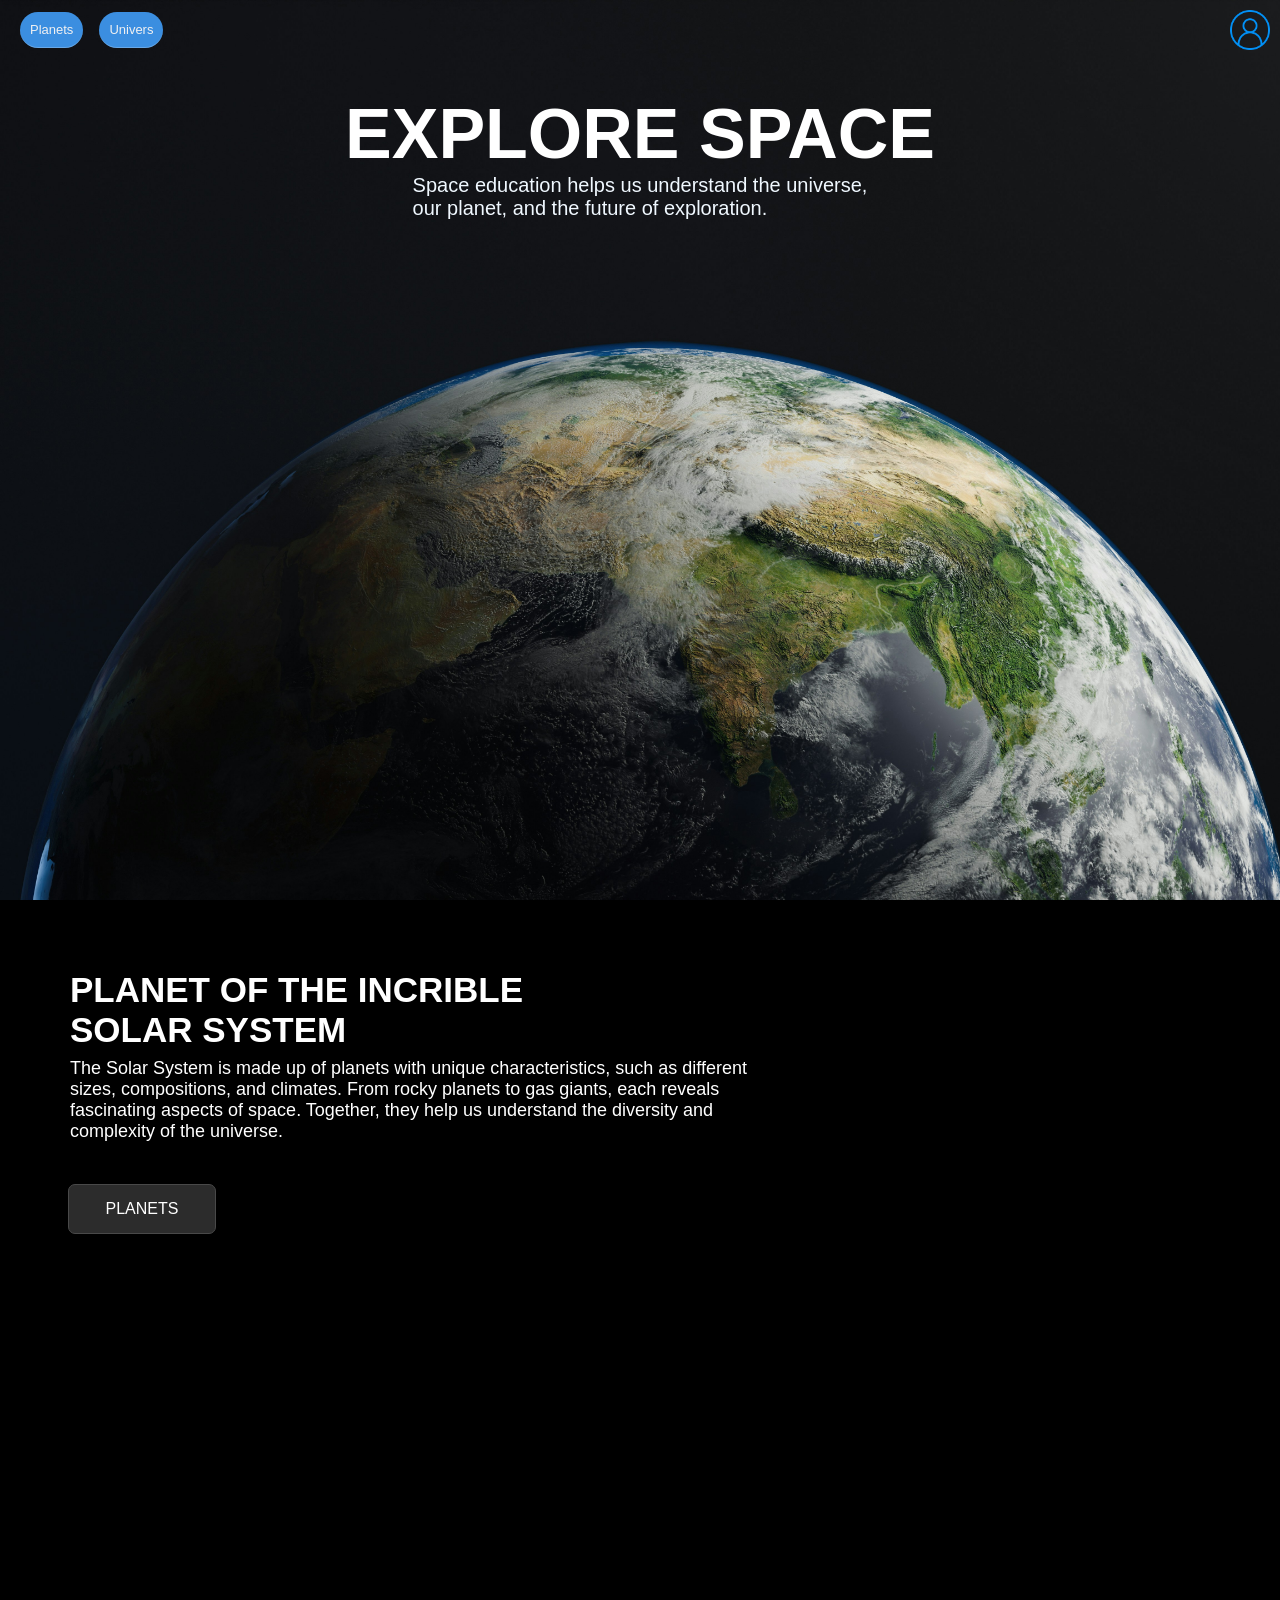
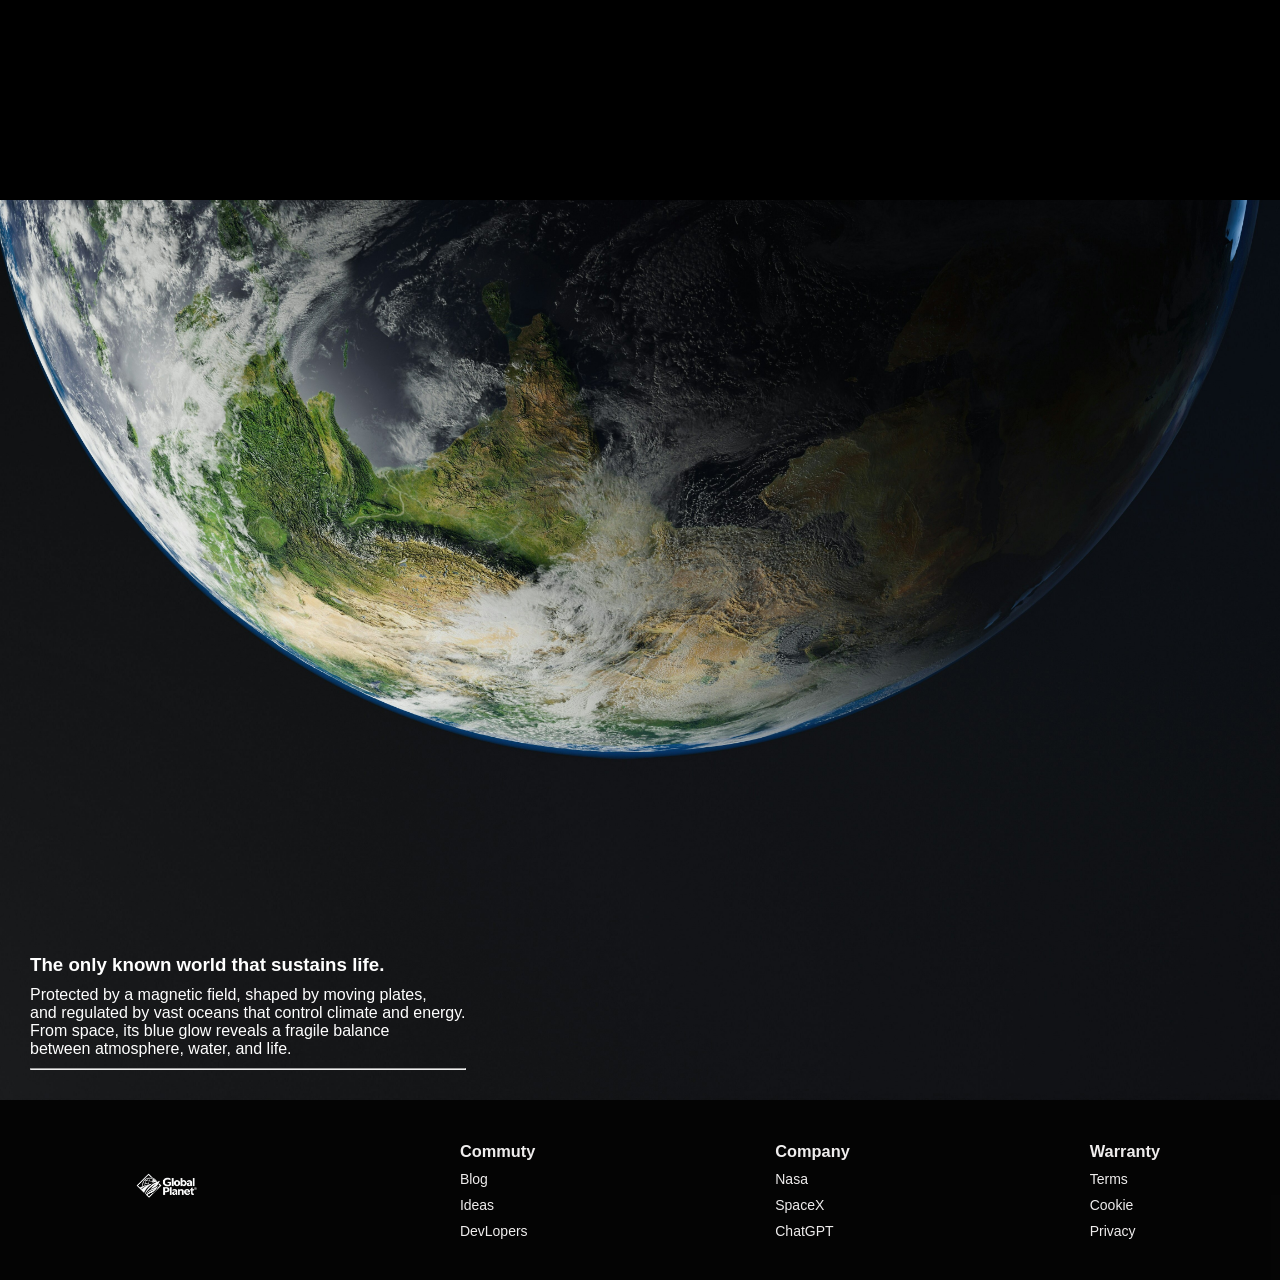
==== index.html @ 301b01e0 "Add files via upload Este é meu primeiro projeto do curso de Desenvolvedor Front-End. O site tem com" ====
<!DOCTYPE html>
<html lang="en">

<head>
    <meta charset="UTF-8">
    <meta name="viewport" content="width=device-width, initial-scale=1.0">
    <link rel="stylesheet" href="style.css">
    <title>Global-Planet</title>
    <link rel="preconnect" href="https://fonts.googleapis.com">
    <link rel="preconnect" href="https://fonts.gstatic.com" crossorigin>
    <link href="https://fonts.googleapis.com/css2?family=Roboto+Mono:ital,wght@0,100..700;1,100..700&display=swap"
        rel="stylesheet">
</head>

<body>
    <div class="container">
        <header class="cabeçalho">
            <div class="botão-esquerda">
                <div class="Home">
                    <a href="#imagen-central" class="botão-a">Planets</a>
                </div>

                <div class="galeria">
                    <a href="#texto-extra-2" class="botão-a">Univers</a>
                </div>


                
            </div>

            <div class="meu-perfil">
                <label for="perfil-toggle" class="perfil">
                    <img src="assets/perfil.png" width="40px">
                </label>
            </div>

        </header>

        <input type="checkbox" id="perfil-toggle">

        <aside class="menu-perfil">
            
            <p id="texto-gmail">Cometa67silva@gmail.com</p>
            
            <div class="informações-foto">
               
                <img id="imagen-perfil" src="assets/perfil.png" width="50px">
               
                <p id="ola-cometa">Hello, Cometa!</p>
                <a href="pages/informações/index.html" class="link-gerenciar-conta">Manage your account</a>
                <a href="pages/informações-Myplaneta/index.html" class="link-gerenciar-conta">Manage your planets</a>
                
                <a class="link-gerenciar-conta" href="pages/login/index.html">Login</a>

                <a class="link-gerenciar-conta" href="index.html">Exit</a>
               

            </div>
            


        </aside>

        <section class="inicial">
            <h2 id="EXPLORE">EXPLORE SPACE</h2>

            <p id="paragrafo-inicial">Space education helps us understand the universe,<br> our planet, and the future
                of exploration.</p>
        </section>
    </div>

    <main class="conteudo-principal">

        <div id="imagen-central">
            <div class="texto-desktop">
                <div class="paragrafo-terra">
                    <h3 id="titulo-texto-terra">
                        PLANET OF THE INCRIBLE <br> SOLAR SYSTEM
                    </h3>


                    <p id="texto-planetas">
                        The Solar System is made up of planets with unique characteristics, such as different sizes,
                        compositions, and climates.
                        From rocky planets to gas giants, each reveals fascinating aspects of space.
                        Together, they help us understand the diversity and complexity of the universe.</p>
                </div>

                <a href="pages/planets/index.html" id="botão-planeta">PLANETS</a>

            </div>

        </div>


        <div class="texto">
            <div class="paragrafo-terra">
                <h3 id="titulo-texto-terra">
                    Planets <br> of the incredible <br> solar system
                </h3>


                <p id="texto-planetas">
                    The Solar System is made up of planets with unique characteristics, such as different sizes,
                    compositions, and climates.
                    From rocky planets to gas giants, each reveals fascinating aspects of space.
                    Together, they help us understand the diversity and complexity of the universe.</p>
            </div>

            <a href="pages/planets/index.html" id="botão-planeta">PLANETS</a>

        </div>


    </main>

    <section class="informações-extras">
        <div class="extras-1">
            <div id="texto-extra-2">
                <h3>The only known world that sustains life.</h3>
                <p>Protected by a magnetic field, shaped by moving plates,<br>
                    and regulated by vast oceans that control climate and energy.<br>
                    From space, its blue glow reveals a fragile balance<br>
                    between atmosphere, water, and life.</p>

                <hr>

            </div>

        </div>


    </section>


    <footer class="final">
        <div class="imagen">
            <img src="assets/logo-global-planet.png" width="100px">
        </div>

        <div class="Communidade">
            <h3>Commuty</h3>
            <p>Blog</p>
            <p>Ideas</p>
            <p>DevLopers</p>
        </div>

        <div class="compania">
            <h3>Company</h3>
            <p>Nasa</p>
            <p>SpaceX</p>
            <p>ChatGPT</p>
        </div>

        <div class="warranty">
            <h3>Warranty</h3>
            <p>Terms</p>
            <p>Cookie</p>
            <p>Privacy</p>

        </div>
    </footer>




</body>

</html>
---- style.css ----
* {
    margin: 0;
    padding: 0;
    box-sizing: border-box;
    font-family: "Space Grotesk", sans-serif;
    font-optical-sizing: auto;
    font-weight: weight;
    font-style: normal;
}

html {
    scroll-behavior: smooth;
}

body {
    display: flex;
    flex-direction: column;
    background-color: black;
    width: 100%;
}

.container {
    display: flex;
    flex-direction: column;
    width: 100%;
    min-height: 100vh;
    background-image: url(assets/terra-girada-cima.jpg);
    background-position: center;
    background-size: cover;
    background-repeat: no-repeat;
}

#h1-oculto {
    position: absolute;
    width: 1px;
    height: 1px;
    padding: 0;
    margin: -1px;
    overflow: hidden;
    clip: rect(0, 0, 0, 0);
    white-space: nowrap;
    border: 0;
}

.cabeçalho {
    display: flex;
    width: 100%;
    padding: 10px;
}

#perfil-toggle {
    display: none;
}

.menu-perfil {
    position: fixed;
    top: 0;
    right: 0;

    width: 280px;
    height: 60vh;

    background-color: rgb(34, 34, 34);
    color: white;
    padding: 10px;
    border-bottom-left-radius: 20px;

    transform: translateX(100%);
    transition: transform 0.3s ease;

    z-index: 1000;
    display: flex;
    flex-direction: column;
    align-items: center;
    gap: 1rem;
}

.sair-imagen{
    display: flex;
    gap: 1rem;
    width: 100%;
}



/* Quando clicar na foto */
#perfil-toggle:checked~.menu-perfil {
    transform: translateX(0);
}

#texto-gmail {
    color: rgb(255, 255, 255);
}

#ola-cometa {
    color: rgb(255, 255, 255);
}

#sair {
    padding: 10px;
    background-color: aliceblue;
    border-radius: 20px;
    text-align: none;
    color: rgb(36, 36, 36);
}



.link-gerenciar-conta {
    border: 1px solid rgba(213, 213, 213, 0);
    border-radius: 10px;
    padding: 10px;
    color: rgb(255, 255, 255);
    background-color: rgb(65, 65, 65);
    
    width: 190px;
    display: flex;
    text-align: center;
}

.link-gerenciar-conta:hover {
    background-color: rgb(124, 124, 124);
}

.informações-foto {
    display: flex;
    flex-direction: column;
    align-items: center;
    gap: 0.5rem;


}

#texto-gmail {
    font-size: 15px;
}



.menu-perfil a {
    display: block;
    color: #ccc;
    text-decoration: none;
    margin-bottom: 15px;
    font-size: 16px;
}

.menu-perfil a:hover {
    color: white;
}



.botão-esquerda {
    display: flex;
    gap: 1rem;
    width: 100%;
    padding: 10px;
}

.botão-a {
    padding: 10px;
    border-radius: 20px;
    border-bottom: solid 1px rgba(255, 255, 255, 0.226);
    color: rgb(240, 240, 241);
    background-color: rgb(59, 142, 224);
    font-size: 10px;
    text-decoration: none;
   

}

.botão-a:hover {
    background-color: rgb(69, 69, 206);

}



.inicial {
    display: flex;
    flex-direction: column;
    align-items: center;
    justify-content: center;
    margin-top: 60px;
    color: aliceblue;
}

#EXPLORE {
    font-size: 40px;
}

#paragrafo-inicial {
    font-size: 14px;

}


.conteudo-principal {
    background-color: black;
    display: flex;
    flex-direction: column;

    height: 100vh;


}

#imagen-central {
    flex: 1;
    background-image: url(assets/imagen-ceu-realista.jpg);
    background-position: center;
    background-size: cover;
    background-repeat: no-repeat;
}

.texto {
    flex: 1;
    display: flex;
    flex-direction: column;
    gap: 2rem;
    padding: 20px;
}


h2 {
    color: white;
    text-align: center;
}

#texto-planetas {
    color: white;
    font-size: 20px;
}

.paragrafo-terra {
    display: flex;
    flex-direction: column;
    gap: 0.5rem;
}

#botão-planeta {
    padding: 12px;
    color: white;
    border-radius: 7px;
    text-decoration: none;
    width: 148px;
    text-align: center;
    border: solid 1px rgb(73, 73, 73);
}

#botão-planeta:hover {
    background-color: rgb(63, 63, 63);
}

#titulo-texto-terra {
    color: white;
    font-size: 30px;
}

#texto-planetas {
    font-size: 15px;
}

.final {
    height: 20vh;
    background-color: rgba(20, 20, 20, 0.245);
    display: flex;
    color: rgb(239, 237, 237);
    justify-content: space-around;
    align-items: center;
    font-size: 10px;

}

.informações-extras {
    min-height: 100vh;
    background-image: url(assets/terra-girada\ \(1\).jpg);
    background-position: center;
    background-size: cover;
    background-repeat: no-repeat;
    display: flex;
    align-items: end;
    
}



.extras-1 {
    display: flex;
    flex: 1;
}

#texto-extra-2 {
    margin: 30px;
    color: white;
    display: flex;
    flex-direction: column;
    gap: 10px;

}

.icones-imagens {
    display: flex;
    flex-direction: row;

}

.Communidade {
    display: flex;
    flex-direction: column;
    gap: 10px;
}

.compania {
    display: flex;
    flex-direction: column;
    gap: 10px;
}

.warranty {
    display: flex;
    flex-direction: column;
    gap: 10px;
}

.texto-desktop {
    display: none;
}

/* Mobile grande */

@media (min-width: 600px) {
    .botão-esquerda {
        display: flex;
        gap: 1rem;
    }

    #EXPLORE {
        font-size: 55px;
    }

    #paragrafo-inicial {
        font-size: 20px;
    }

    .paragrafo-terra {
        font-size: 20px;
    }

    #texto-terra {
        font-size: 19px;
    }

    .texto-extra-2 {
        font-size: 19px;
    }

    .final {
        font-size: 14px;
    }

}

@media (min-width: 768px) {

    .botão-esquerda {
        gap: 2rem;
    }

    .botão {
        padding: 12px;
        width: 110px;
        border-radius: 20px;
        border: solid 1px rgba(126, 122, 122, 0.342);
        color: white;
        background-color: rgba(240, 248, 255, 0);
    }

    

    .inicial {
        margin-top: 30px;
    }

    #EXPLORE {
        font-size: 60px;

    }

    #paragrafo-inicial {
        font-size: 18px;
    }

    #titulo-texto-terra {
        font-size: 30px;
    }

    .paragrafo-terra {
        margin: 10px;
    }

    #texto-terra {
        font-size: 20px;
    }

    .informações {
        font-size: 30px;
    }

    .numeros {
        font-size: 40px;
    }

    .texto-extra-2 {
        font-size: 22px;
    }

    .final {
        font-size: 14px;
    }
}

@media (min-width: 992px) {
    .conteudo-principal {
        display: flex;
        flex-direction: row;
        height: 100vh;

    }

    .texto {
        display: none;
        flex-direction: column;
        gap: 2rem;
        padding: 22px;
    }
    
    #texto-planetas{
        font-size: 18px;
        width: 60%;
       
    }

    #botão-planeta{
        background-color: rgb(44, 44, 44);
        margin-left: 8px;
        padding: 15px;
    }
 

    .texto-desktop {
        display: flex;
        flex-direction: column;
        gap: 2rem;
        padding: 60px;
        height: 100%;
    }

    .informações {
        
        font-size: 18px;
    }

    #titulo-texto-terra {
        font-size: 35px;
    }

    #texto-terra {
        font-size: 18px;
    }



}

@media (min-width: 1200px) {

    .botão-direita {
        display: block;
    }

    #botão-invisivel {
        display: none;
    }

    .cabeçalho {
        display: flex;
    }

    .botão-esquerda {
        gap: 1rem;
    }

    .botão-a{
        font-size: 13px;
    }

    .botão {
        width: 100%;
        margin: 4px;
    }

   

    #EXPLORE {
        font-size: 70px;
    }

    #paragrafo-inicial {
        font-size: 20px;
    }


}
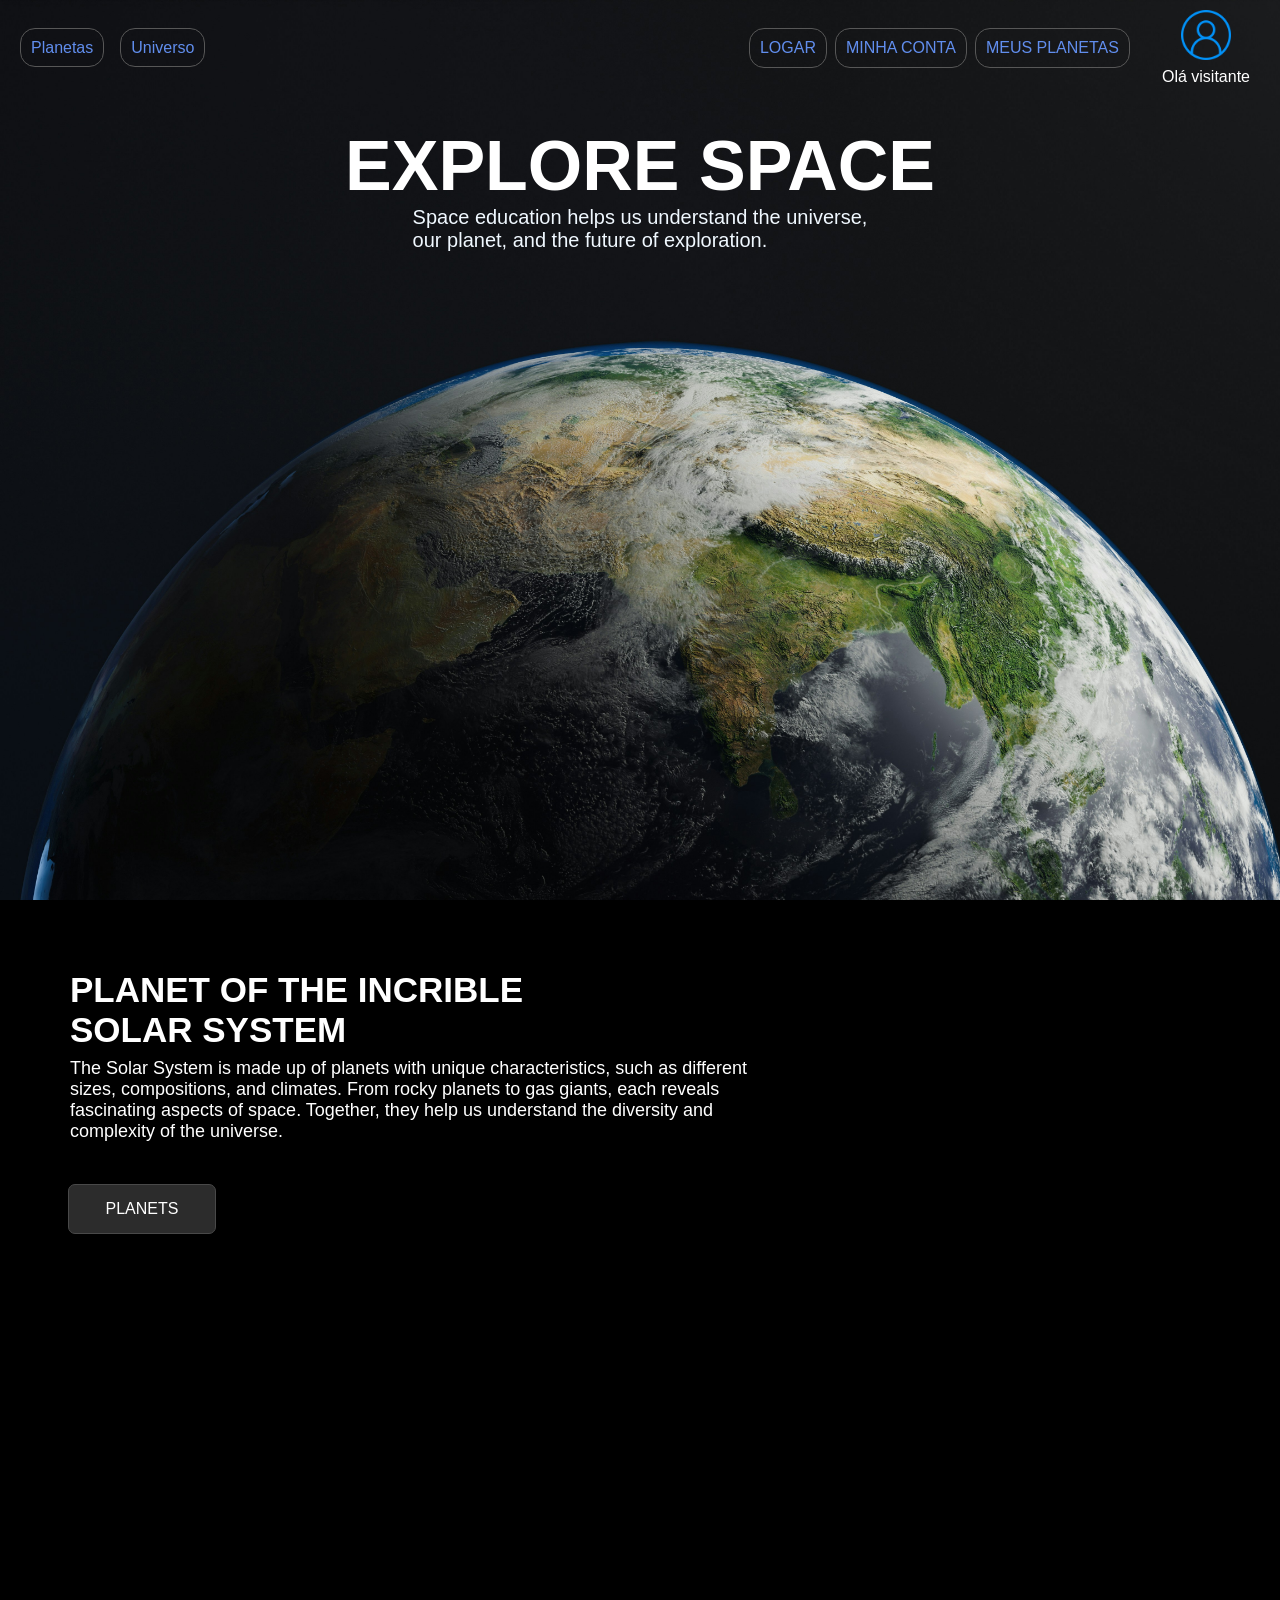
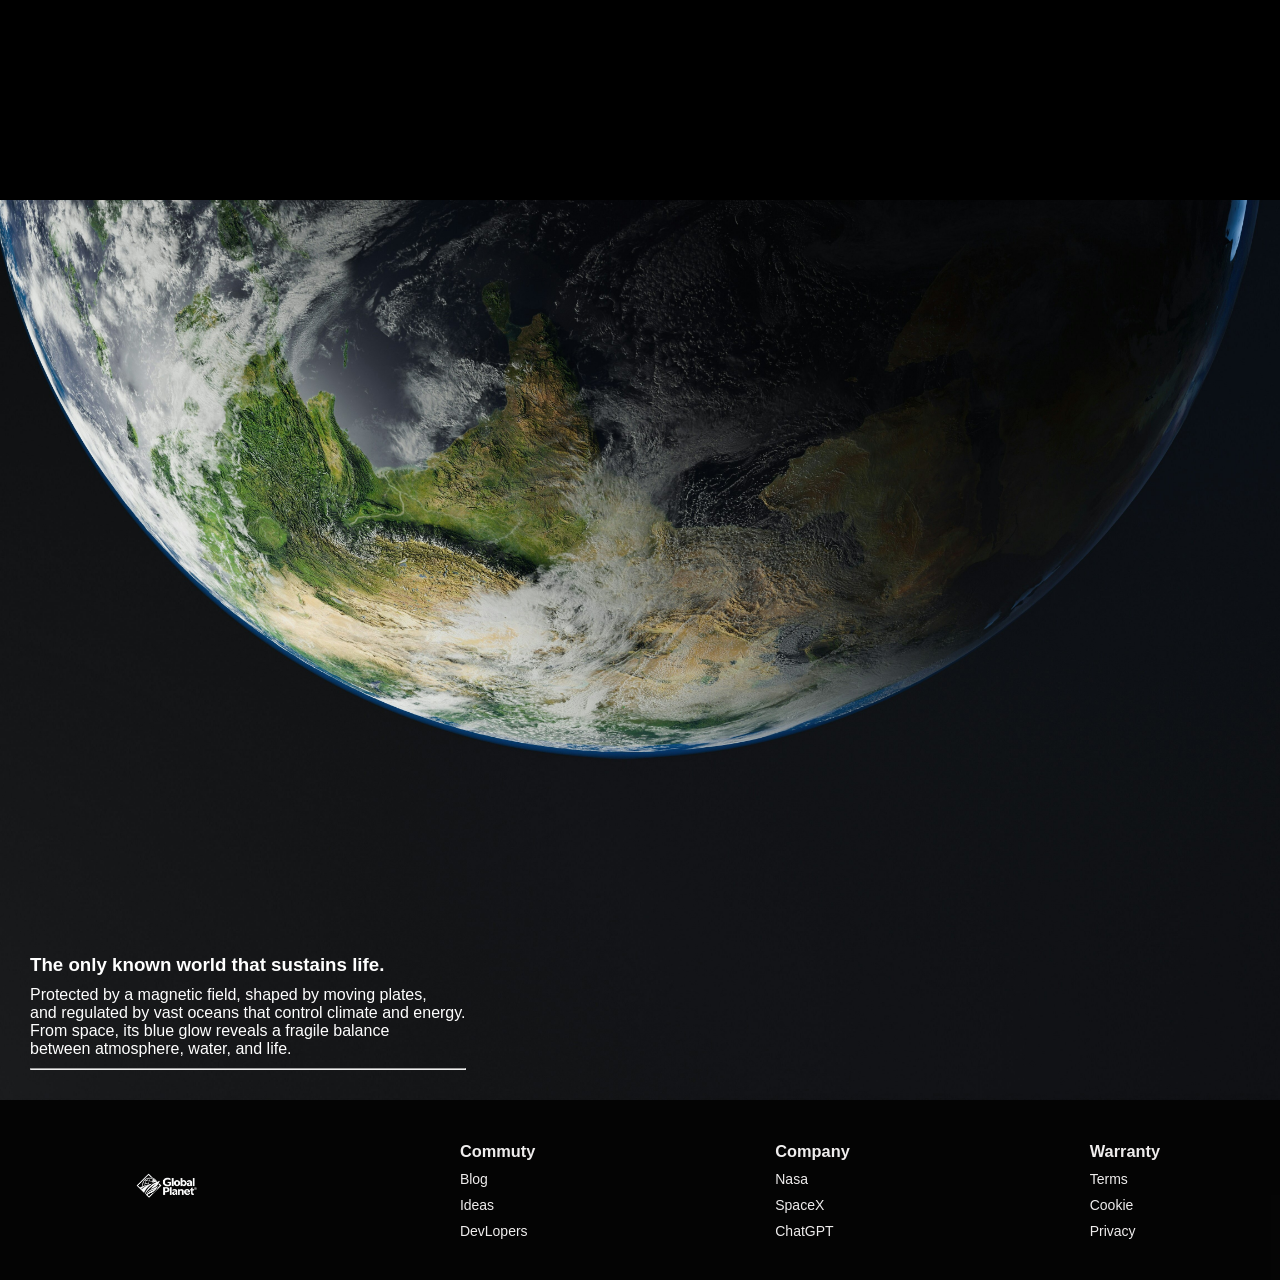
==== commit 7e9788cd: "primeiro commit" ====
--- a/index.html
+++ b/index.html
@@ -1,169 +1,147 @@
-<!DOCTYPE html>
-<html lang="en">
-
-<head>
-    <meta charset="UTF-8">
-    <meta name="viewport" content="width=device-width, initial-scale=1.0">
-    <link rel="stylesheet" href="style.css">
-    <title>Global-Planet</title>
-    <link rel="preconnect" href="https://fonts.googleapis.com">
-    <link rel="preconnect" href="https://fonts.gstatic.com" crossorigin>
-    <link href="https://fonts.googleapis.com/css2?family=Roboto+Mono:ital,wght@0,100..700;1,100..700&display=swap"
-        rel="stylesheet">
-</head>
-
-<body>
-    <div class="container">
-        <header class="cabeçalho">
-            <div class="botão-esquerda">
-                <div class="Home">
-                    <a href="#imagen-central" class="botão-a">Planets</a>
-                </div>
-
-                <div class="galeria">
-                    <a href="#texto-extra-2" class="botão-a">Univers</a>
-                </div>
-
-
-                
-            </div>
-
-            <div class="meu-perfil">
-                <label for="perfil-toggle" class="perfil">
-                    <img src="assets/perfil.png" width="40px">
-                </label>
-            </div>
-
-        </header>
-
-        <input type="checkbox" id="perfil-toggle">
-
-        <aside class="menu-perfil">
-            
-            <p id="texto-gmail">Cometa67silva@gmail.com</p>
-            
-            <div class="informações-foto">
-               
-                <img id="imagen-perfil" src="assets/perfil.png" width="50px">
-               
-                <p id="ola-cometa">Hello, Cometa!</p>
-                <a href="pages/informações/index.html" class="link-gerenciar-conta">Manage your account</a>
-                <a href="pages/informações-Myplaneta/index.html" class="link-gerenciar-conta">Manage your planets</a>
-                
-                <a class="link-gerenciar-conta" href="pages/login/index.html">Login</a>
-
-                <a class="link-gerenciar-conta" href="index.html">Exit</a>
-               
-
-            </div>
-            
-
-
-        </aside>
-
-        <section class="inicial">
-            <h2 id="EXPLORE">EXPLORE SPACE</h2>
-
-            <p id="paragrafo-inicial">Space education helps us understand the universe,<br> our planet, and the future
-                of exploration.</p>
-        </section>
-    </div>
-
-    <main class="conteudo-principal">
-
-        <div id="imagen-central">
-            <div class="texto-desktop">
-                <div class="paragrafo-terra">
-                    <h3 id="titulo-texto-terra">
-                        PLANET OF THE INCRIBLE <br> SOLAR SYSTEM
-                    </h3>
-
-
-                    <p id="texto-planetas">
-                        The Solar System is made up of planets with unique characteristics, such as different sizes,
-                        compositions, and climates.
-                        From rocky planets to gas giants, each reveals fascinating aspects of space.
-                        Together, they help us understand the diversity and complexity of the universe.</p>
-                </div>
-
-                <a href="pages/planets/index.html" id="botão-planeta">PLANETS</a>
-
-            </div>
-
-        </div>
-
-
-        <div class="texto">
-            <div class="paragrafo-terra">
-                <h3 id="titulo-texto-terra">
-                    Planets <br> of the incredible <br> solar system
-                </h3>
-
-
-                <p id="texto-planetas">
-                    The Solar System is made up of planets with unique characteristics, such as different sizes,
-                    compositions, and climates.
-                    From rocky planets to gas giants, each reveals fascinating aspects of space.
-                    Together, they help us understand the diversity and complexity of the universe.</p>
-            </div>
-
-            <a href="pages/planets/index.html" id="botão-planeta">PLANETS</a>
-
-        </div>
-
-
-    </main>
-
-    <section class="informações-extras">
-        <div class="extras-1">
-            <div id="texto-extra-2">
-                <h3>The only known world that sustains life.</h3>
-                <p>Protected by a magnetic field, shaped by moving plates,<br>
-                    and regulated by vast oceans that control climate and energy.<br>
-                    From space, its blue glow reveals a fragile balance<br>
-                    between atmosphere, water, and life.</p>
-
-                <hr>
-
-            </div>
-
-        </div>
-
-
-    </section>
-
-
-    <footer class="final">
-        <div class="imagen">
-            <img src="assets/logo-global-planet.png" width="100px">
-        </div>
-
-        <div class="Communidade">
-            <h3>Commuty</h3>
-            <p>Blog</p>
-            <p>Ideas</p>
-            <p>DevLopers</p>
-        </div>
-
-        <div class="compania">
-            <h3>Company</h3>
-            <p>Nasa</p>
-            <p>SpaceX</p>
-            <p>ChatGPT</p>
-        </div>
-
-        <div class="warranty">
-            <h3>Warranty</h3>
-            <p>Terms</p>
-            <p>Cookie</p>
-            <p>Privacy</p>
-
-        </div>
-    </footer>
-
-
-
-
-</body>
-
+<!DOCTYPE html>
+<html lang="en">
+
+<head>
+    <meta charset="UTF-8">
+    <meta name="viewport" content="width=device-width, initial-scale=1.0">
+    <link rel="stylesheet" href="style.css">
+    <title>Global-Planet</title>
+    <link rel="preconnect" href="https://fonts.googleapis.com">
+    <link rel="preconnect" href="https://fonts.gstatic.com" crossorigin>
+    <link href="https://fonts.googleapis.com/css2?family=Roboto+Mono:ital,wght@0,100..700;1,100..700&display=swap"
+        rel="stylesheet">
+</head>
+
+<body>
+    <div class="container">
+        <header class="cabeçalho" id="cabeçalho_pai">
+            <div class="botão-esquerda">
+                <div class="Home">
+                    <a href="#imagen-central" class="botão-a">Planetas</a>
+                </div>
+
+                <div class="galeria">
+                    <a href="#texto-extra-2" class="botão-a">Universo</a>
+                </div>
+
+
+
+            </div>
+
+    
+
+            <div class="pai_menu" id="pai_mobile" onclick="mostrarMenu()">
+               
+
+            </div>
+
+        </header>
+
+
+        <section class="inicial">
+            <h2 id="EXPLORE">EXPLORE SPACE</h2>
+
+            <p id="paragrafo-inicial">Space education helps us understand the universe,<br> our planet, and the future
+                of exploration.</p>
+        </section>
+    </div>
+
+    <main class="conteudo-principal">
+
+        <div id="imagen-central">
+            <div class="texto-desktop">
+                <div class="paragrafo-terra">
+                    <h3 id="titulo-texto-terra">
+                        PLANET OF THE INCRIBLE <br> SOLAR SYSTEM
+                    </h3>
+
+
+                    <p id="texto-planetas">
+                        The Solar System is made up of planets with unique characteristics, such as different sizes,
+                        compositions, and climates.
+                        From rocky planets to gas giants, each reveals fascinating aspects of space.
+                        Together, they help us understand the diversity and complexity of the universe.</p>
+                </div>
+
+                <a href="pages/planets/index.html" id="botão-planeta">PLANETS</a>
+
+            </div>
+
+        </div>
+
+
+        <div class="texto">
+            <div class="paragrafo-terra">
+                <h3 id="titulo-texto-terra">
+                    Planets <br> of the incredible <br> solar system
+                </h3>
+
+
+                <p id="texto-planetas">
+                    The Solar System is made up of planets with unique characteristics, such as different sizes,
+                    compositions, and climates.
+                    From rocky planets to gas giants, each reveals fascinating aspects of space.
+                    Together, they help us understand the diversity and complexity of the universe.</p>
+            </div>
+
+            <a href="pages/planets/index.html" id="botão-planeta">PLANETS</a>
+
+        </div>
+
+
+    </main>
+
+    <section class="informações-extras">
+        <div class="extras-1">
+            <div id="texto-extra-2">
+                <h3>The only known world that sustains life.</h3>
+                <p>Protected by a magnetic field, shaped by moving plates,<br>
+                    and regulated by vast oceans that control climate and energy.<br>
+                    From space, its blue glow reveals a fragile balance<br>
+                    between atmosphere, water, and life.</p>
+
+                <hr>
+
+            </div>
+
+        </div>
+
+
+    </section>
+
+
+    <footer class="final">
+        <div class="imagen">
+            <img src="assets/logo-global-planet.png" width="100px">
+        </div>
+
+        <div class="Communidade">
+            <h3>Commuty</h3>
+            <p>Blog</p>
+            <p>Ideas</p>
+            <p>DevLopers</p>
+        </div>
+
+        <div class="compania">
+            <h3>Company</h3>
+            <p>Nasa</p>
+            <p>SpaceX</p>
+            <p>ChatGPT</p>
+        </div>
+
+        <div class="warranty">
+            <h3>Warranty</h3>
+            <p>Terms</p>
+            <p>Cookie</p>
+            <p>Privacy</p>
+
+        </div>
+    </footer>
+
+
+
+
+</body>
+<script src="script.js"></script>
+
 </html>
--- a/style.css
+++ b/style.css
@@ -1,515 +1,491 @@
-* {
-    margin: 0;
-    padding: 0;
-    box-sizing: border-box;
-    font-family: "Space Grotesk", sans-serif;
-    font-optical-sizing: auto;
-    font-weight: weight;
-    font-style: normal;
-}
-
-html {
-    scroll-behavior: smooth;
-}
-
-body {
-    display: flex;
-    flex-direction: column;
-    background-color: black;
-    width: 100%;
-}
-
-.container {
-    display: flex;
-    flex-direction: column;
-    width: 100%;
-    min-height: 100vh;
-    background-image: url(assets/terra-girada-cima.jpg);
-    background-position: center;
-    background-size: cover;
-    background-repeat: no-repeat;
-}
-
-#h1-oculto {
-    position: absolute;
-    width: 1px;
-    height: 1px;
-    padding: 0;
-    margin: -1px;
-    overflow: hidden;
-    clip: rect(0, 0, 0, 0);
-    white-space: nowrap;
-    border: 0;
-}
-
-.cabeçalho {
-    display: flex;
-    width: 100%;
-    padding: 10px;
-}
-
-#perfil-toggle {
-    display: none;
-}
-
-.menu-perfil {
-    position: fixed;
-    top: 0;
-    right: 0;
-
-    width: 280px;
-    height: 60vh;
-
-    background-color: rgb(34, 34, 34);
-    color: white;
-    padding: 10px;
-    border-bottom-left-radius: 20px;
-
-    transform: translateX(100%);
-    transition: transform 0.3s ease;
-
-    z-index: 1000;
-    display: flex;
-    flex-direction: column;
-    align-items: center;
-    gap: 1rem;
-}
-
-.sair-imagen{
-    display: flex;
-    gap: 1rem;
-    width: 100%;
-}
-
-
-
-/* Quando clicar na foto */
-#perfil-toggle:checked~.menu-perfil {
-    transform: translateX(0);
-}
-
-#texto-gmail {
-    color: rgb(255, 255, 255);
-}
-
-#ola-cometa {
-    color: rgb(255, 255, 255);
-}
-
-#sair {
-    padding: 10px;
-    background-color: aliceblue;
-    border-radius: 20px;
-    text-align: none;
-    color: rgb(36, 36, 36);
-}
-
-
-
-.link-gerenciar-conta {
-    border: 1px solid rgba(213, 213, 213, 0);
-    border-radius: 10px;
-    padding: 10px;
-    color: rgb(255, 255, 255);
-    background-color: rgb(65, 65, 65);
-    
-    width: 190px;
-    display: flex;
-    text-align: center;
-}
-
-.link-gerenciar-conta:hover {
-    background-color: rgb(124, 124, 124);
-}
-
-.informações-foto {
-    display: flex;
-    flex-direction: column;
-    align-items: center;
-    gap: 0.5rem;
-
-
-}
-
-#texto-gmail {
-    font-size: 15px;
-}
-
-
-
-.menu-perfil a {
-    display: block;
-    color: #ccc;
-    text-decoration: none;
-    margin-bottom: 15px;
-    font-size: 16px;
-}
-
-.menu-perfil a:hover {
-    color: white;
-}
-
-
-
-.botão-esquerda {
-    display: flex;
-    gap: 1rem;
-    width: 100%;
-    padding: 10px;
-}
-
-.botão-a {
-    padding: 10px;
-    border-radius: 20px;
-    border-bottom: solid 1px rgba(255, 255, 255, 0.226);
-    color: rgb(240, 240, 241);
-    background-color: rgb(59, 142, 224);
-    font-size: 10px;
-    text-decoration: none;
-   
-
-}
-
-.botão-a:hover {
-    background-color: rgb(69, 69, 206);
-
-}
-
-
-
-.inicial {
-    display: flex;
-    flex-direction: column;
-    align-items: center;
-    justify-content: center;
-    margin-top: 60px;
-    color: aliceblue;
-}
-
-#EXPLORE {
-    font-size: 40px;
-}
-
-#paragrafo-inicial {
-    font-size: 14px;
-
-}
-
-
-.conteudo-principal {
-    background-color: black;
-    display: flex;
-    flex-direction: column;
-
-    height: 100vh;
-
-
-}
-
-#imagen-central {
-    flex: 1;
-    background-image: url(assets/imagen-ceu-realista.jpg);
-    background-position: center;
-    background-size: cover;
-    background-repeat: no-repeat;
-}
-
-.texto {
-    flex: 1;
-    display: flex;
-    flex-direction: column;
-    gap: 2rem;
-    padding: 20px;
-}
-
-
-h2 {
-    color: white;
-    text-align: center;
-}
-
-#texto-planetas {
-    color: white;
-    font-size: 20px;
-}
-
-.paragrafo-terra {
-    display: flex;
-    flex-direction: column;
-    gap: 0.5rem;
-}
-
-#botão-planeta {
-    padding: 12px;
-    color: white;
-    border-radius: 7px;
-    text-decoration: none;
-    width: 148px;
-    text-align: center;
-    border: solid 1px rgb(73, 73, 73);
-}
-
-#botão-planeta:hover {
-    background-color: rgb(63, 63, 63);
-}
-
-#titulo-texto-terra {
-    color: white;
-    font-size: 30px;
-}
-
-#texto-planetas {
-    font-size: 15px;
-}
-
-.final {
-    height: 20vh;
-    background-color: rgba(20, 20, 20, 0.245);
-    display: flex;
-    color: rgb(239, 237, 237);
-    justify-content: space-around;
-    align-items: center;
-    font-size: 10px;
-
-}
-
-.informações-extras {
-    min-height: 100vh;
-    background-image: url(assets/terra-girada\ \(1\).jpg);
-    background-position: center;
-    background-size: cover;
-    background-repeat: no-repeat;
-    display: flex;
-    align-items: end;
-    
-}
-
-
-
-.extras-1 {
-    display: flex;
-    flex: 1;
-}
-
-#texto-extra-2 {
-    margin: 30px;
-    color: white;
-    display: flex;
-    flex-direction: column;
-    gap: 10px;
-
-}
-
-.icones-imagens {
-    display: flex;
-    flex-direction: row;
-
-}
-
-.Communidade {
-    display: flex;
-    flex-direction: column;
-    gap: 10px;
-}
-
-.compania {
-    display: flex;
-    flex-direction: column;
-    gap: 10px;
-}
-
-.warranty {
-    display: flex;
-    flex-direction: column;
-    gap: 10px;
-}
-
-.texto-desktop {
-    display: none;
-}
-
-/* Mobile grande */
-
-@media (min-width: 600px) {
-    .botão-esquerda {
-        display: flex;
-        gap: 1rem;
-    }
-
-    #EXPLORE {
-        font-size: 55px;
-    }
-
-    #paragrafo-inicial {
-        font-size: 20px;
-    }
-
-    .paragrafo-terra {
-        font-size: 20px;
-    }
-
-    #texto-terra {
-        font-size: 19px;
-    }
-
-    .texto-extra-2 {
-        font-size: 19px;
-    }
-
-    .final {
-        font-size: 14px;
-    }
-
-}
-
-@media (min-width: 768px) {
-
-    .botão-esquerda {
-        gap: 2rem;
-    }
-
-    .botão {
-        padding: 12px;
-        width: 110px;
-        border-radius: 20px;
-        border: solid 1px rgba(126, 122, 122, 0.342);
-        color: white;
-        background-color: rgba(240, 248, 255, 0);
-    }
-
-    
-
-    .inicial {
-        margin-top: 30px;
-    }
-
-    #EXPLORE {
-        font-size: 60px;
-
-    }
-
-    #paragrafo-inicial {
-        font-size: 18px;
-    }
-
-    #titulo-texto-terra {
-        font-size: 30px;
-    }
-
-    .paragrafo-terra {
-        margin: 10px;
-    }
-
-    #texto-terra {
-        font-size: 20px;
-    }
-
-    .informações {
-        font-size: 30px;
-    }
-
-    .numeros {
-        font-size: 40px;
-    }
-
-    .texto-extra-2 {
-        font-size: 22px;
-    }
-
-    .final {
-        font-size: 14px;
-    }
-}
-
-@media (min-width: 992px) {
-    .conteudo-principal {
-        display: flex;
-        flex-direction: row;
-        height: 100vh;
-
-    }
-
-    .texto {
-        display: none;
-        flex-direction: column;
-        gap: 2rem;
-        padding: 22px;
-    }
-    
-    #texto-planetas{
-        font-size: 18px;
-        width: 60%;
-       
-    }
-
-    #botão-planeta{
-        background-color: rgb(44, 44, 44);
-        margin-left: 8px;
-        padding: 15px;
-    }
- 
-
-    .texto-desktop {
-        display: flex;
-        flex-direction: column;
-        gap: 2rem;
-        padding: 60px;
-        height: 100%;
-    }
-
-    .informações {
-        
-        font-size: 18px;
-    }
-
-    #titulo-texto-terra {
-        font-size: 35px;
-    }
-
-    #texto-terra {
-        font-size: 18px;
-    }
-
-
-
-}
-
-@media (min-width: 1200px) {
-
-    .botão-direita {
-        display: block;
-    }
-
-    #botão-invisivel {
-        display: none;
-    }
-
-    .cabeçalho {
-        display: flex;
-    }
-
-    .botão-esquerda {
-        gap: 1rem;
-    }
-
-    .botão-a{
-        font-size: 13px;
-    }
-
-    .botão {
-        width: 100%;
-        margin: 4px;
-    }
-
-   
-
-    #EXPLORE {
-        font-size: 70px;
-    }
-
-    #paragrafo-inicial {
-        font-size: 20px;
-    }
-
-
+* {
+    margin: 0;
+    padding: 0;
+    box-sizing: border-box;
+    font-family: "Space Grotesk", sans-serif;
+    font-optical-sizing: auto;
+    font-weight: weight;
+    font-style: normal;
+}
+
+html {
+    scroll-behavior: smooth;
+}
+
+body {
+    display: flex;
+    flex-direction: column;
+    background-color: black;
+    width: 100%;
+}
+
+.container {
+    display: flex;
+    flex-direction: column;
+    width: 100%;
+    min-height: 100vh;
+    background-image: url(assets/terra-girada-cima.jpg);
+    background-position: center;
+    background-size: cover;
+    background-repeat: no-repeat;
+}
+
+#h1-oculto {
+    position: absolute;
+    width: 1px;
+    height: 1px;
+    padding: 0;
+    margin: -1px;
+    overflow: hidden;
+    clip: rect(0, 0, 0, 0);
+    white-space: nowrap;
+    border: 0;
+}
+
+.cabeçalho {
+    display: flex;
+    width: 100%;
+    padding: 10px;
+    justify-content: space-between;
+}
+
+
+
+
+
+.botão-esquerda {
+    display: flex;
+    gap: 1rem;
+    align-items: center;
+    padding: 10px;
+}
+
+.botão-a {
+    padding: 10px;
+    color: rgb(97, 142, 238);
+    border: solid 1px rgb(87, 87, 87);
+    border-radius: 15px;
+    font-size: 16px;
+    text-decoration: none;
+    
+
+
+
+}
+
+.botão-a:hover {
+    background-color: rgb(69, 69, 206);
+
+}
+
+
+
+.inicial {
+    display: flex;
+    flex-direction: column;
+    align-items: center;
+    justify-content: center;
+    margin-top: 40px;
+    color: aliceblue;
+}
+
+#EXPLORE {
+    font-size: 40px;
+}
+
+#paragrafo-inicial {
+    font-size: 14px;
+
+}
+
+
+.conteudo-principal {
+    background-color: black;
+    display: flex;
+    flex-direction: column;
+
+    height: 100vh;
+
+
+}
+
+#imagen-central {
+    flex: 1;
+    background-image: url(assets/imagen-ceu-realista.jpg);
+    background-position: center;
+    background-size: cover;
+    background-repeat: no-repeat;
+}
+
+.texto {
+    flex: 1;
+    display: flex;
+    flex-direction: column;
+    gap: 2rem;
+    padding: 20px;
+}
+
+
+h2 {
+    color: white;
+    text-align: center;
+}
+
+#texto-planetas {
+    color: white;
+    font-size: 20px;
+}
+
+.paragrafo-terra {
+    display: flex;
+    flex-direction: column;
+    gap: 0.5rem;
+}
+
+#botão-planeta {
+    padding: 12px;
+    color: white;
+    border-radius: 7px;
+    text-decoration: none;
+    width: 148px;
+    text-align: center;
+    border: solid 1px rgb(73, 73, 73);
+}
+
+#botão-planeta:hover {
+    background-color: rgb(63, 63, 63);
+}
+
+#titulo-texto-terra {
+    color: white;
+    font-size: 30px;
+}
+
+#texto-planetas {
+    font-size: 15px;
+}
+
+.final {
+    height: 20vh;
+    background-color: rgba(20, 20, 20, 0.245);
+    display: flex;
+    color: rgb(239, 237, 237);
+    justify-content: space-around;
+    align-items: center;
+    font-size: 10px;
+
+}
+
+.informações-extras {
+    min-height: 100vh;
+    background-image: url(assets/terra-girada\ \(1\).jpg);
+    background-position: center;
+    background-size: cover;
+    background-repeat: no-repeat;
+    display: flex;
+    align-items: end;
+
+}
+
+
+
+.extras-1 {
+    display: flex;
+    flex: 1;
+}
+
+#texto-extra-2 {
+    margin: 30px;
+    color: white;
+    display: flex;
+    flex-direction: column;
+    gap: 10px;
+
+}
+
+.icones-imagens {
+    display: flex;
+    flex-direction: row;
+
+}
+
+.Communidade {
+    display: flex;
+    flex-direction: column;
+    gap: 10px;
+}
+
+.compania {
+    display: flex;
+    flex-direction: column;
+    gap: 10px;
+}
+
+.warranty {
+    display: flex;
+    flex-direction: column;
+    gap: 10px;
+}
+
+.texto-desktop {
+    display: none;
+}
+
+.menu_pc {
+    display: none;
+}
+
+/* CSS do menu */
+
+.pai_menu {
+    position: relative;
+
+}
+
+#menu_mobile {
+    position: absolute;
+    top: 0;
+    display: none;
+    right: 0;
+    width: 200px;
+
+
+}
+
+.conteudo_menu {
+    display: flex;
+    flex-direction: column;
+    background-color: rgb(43, 43, 43);
+    height: 50vh;
+    border-radius: 20px;
+    align-items: center;
+    padding: 10px;
+    gap: 1rem;
+
+
+}
+
+.foto_perfil {
+    display: flex;
+    flex-direction: column;
+    align-items: center;
+    gap: 0.5rem;
+    color: white;
+}
+
+.links {
+    display: flex;
+    flex-direction: column;
+    align-items: center;
+    gap: 0.6rem;
+}
+
+.links_menu {
+    padding: 10px;
+    background-color: rgb(31, 62, 199);
+    border: 1px solid rgba(255, 255, 255, 0);
+    width: 150px;
+    border-radius: 14px;
+    text-align: center;
+    text-decoration: none;
+    color: white;
+}
+
+
+
+/* Mobile grande */
+
+@media (min-width: 600px) {
+    
+
+    #EXPLORE {
+        font-size: 55px;
+    }
+
+    #paragrafo-inicial {
+        font-size: 20px;
+    }
+
+    .paragrafo-terra {
+        font-size: 20px;
+    }
+
+    #texto-terra {
+        font-size: 19px;
+    }
+
+    .texto-extra-2 {
+        font-size: 19px;
+    }
+
+    .final {
+        font-size: 14px;
+    }
+
+}
+
+@media (min-width: 768px) {
+
+
+
+    .botão {
+        padding: 12px;
+        width: 110px;
+        border-radius: 20px;
+        border: solid 1px rgba(126, 122, 122, 0.342);
+        color: white;
+        background-color: rgba(240, 248, 255, 0);
+    }
+
+
+
+    .inicial {
+        margin-top: 30px;
+    }
+
+    #EXPLORE {
+        font-size: 60px;
+
+    }
+
+    #paragrafo-inicial {
+        font-size: 18px;
+    }
+
+    #titulo-texto-terra {
+        font-size: 30px;
+    }
+
+    .paragrafo-terra {
+        margin: 10px;
+    }
+
+    #texto-terra {
+        font-size: 20px;
+    }
+
+    .informações {
+        font-size: 30px;
+    }
+
+    .numeros {
+        font-size: 40px;
+    }
+
+    .texto-extra-2 {
+        font-size: 22px;
+    }
+
+    .final {
+        font-size: 14px;
+    }
+}
+
+@media (min-width: 992px) {
+    .conteudo-principal {
+        display: flex;
+        flex-direction: row;
+        height: 100vh;
+
+    }
+
+    .pai_menu {
+        display: none;
+    }
+
+    .menu_pc {
+        display: flex;
+        align-items: center;
+        gap: 2rem;
+        padding-right: 10px;
+
+
+    }
+
+    .links_pc {
+        display: flex;
+        gap: 0.5rem;
+
+
+    }
+
+    .link_a {
+        padding: 10px;
+        color: rgb(97, 142, 238);
+        border: solid 1px rgb(87, 87, 87);
+        border-radius: 15px;
+        font-size: 16px;
+        text-decoration: none;
+
+    }
+
+    .link_a:hover {
+        background-color: rgb(43, 53, 85);
+    }
+
+
+
+    .texto {
+        display: none;
+        flex-direction: column;
+        gap: 2rem;
+        padding: 22px;
+    }
+
+    #texto-planetas {
+        font-size: 18px;
+        width: 60%;
+
+    }
+
+    #botão-planeta {
+        background-color: rgb(44, 44, 44);
+        margin-left: 8px;
+        padding: 15px;
+    }
+
+
+    .texto-desktop {
+        display: flex;
+        flex-direction: column;
+        gap: 2rem;
+        padding: 60px;
+        height: 100%;
+    }
+
+    .informações {
+
+        font-size: 18px;
+    }
+
+    #titulo-texto-terra {
+        font-size: 35px;
+    }
+
+    #texto-terra {
+        font-size: 18px;
+    }
+
+
+
+}
+
+@media (min-width: 1200px) {
+
+    .botão {
+        width: 100%;
+        margin: 4px;
+    }
+
+
+
+    #EXPLORE {
+        font-size: 70px;
+    }
+
+    #paragrafo-inicial {
+        font-size: 20px;
+    }
+
+
 }
